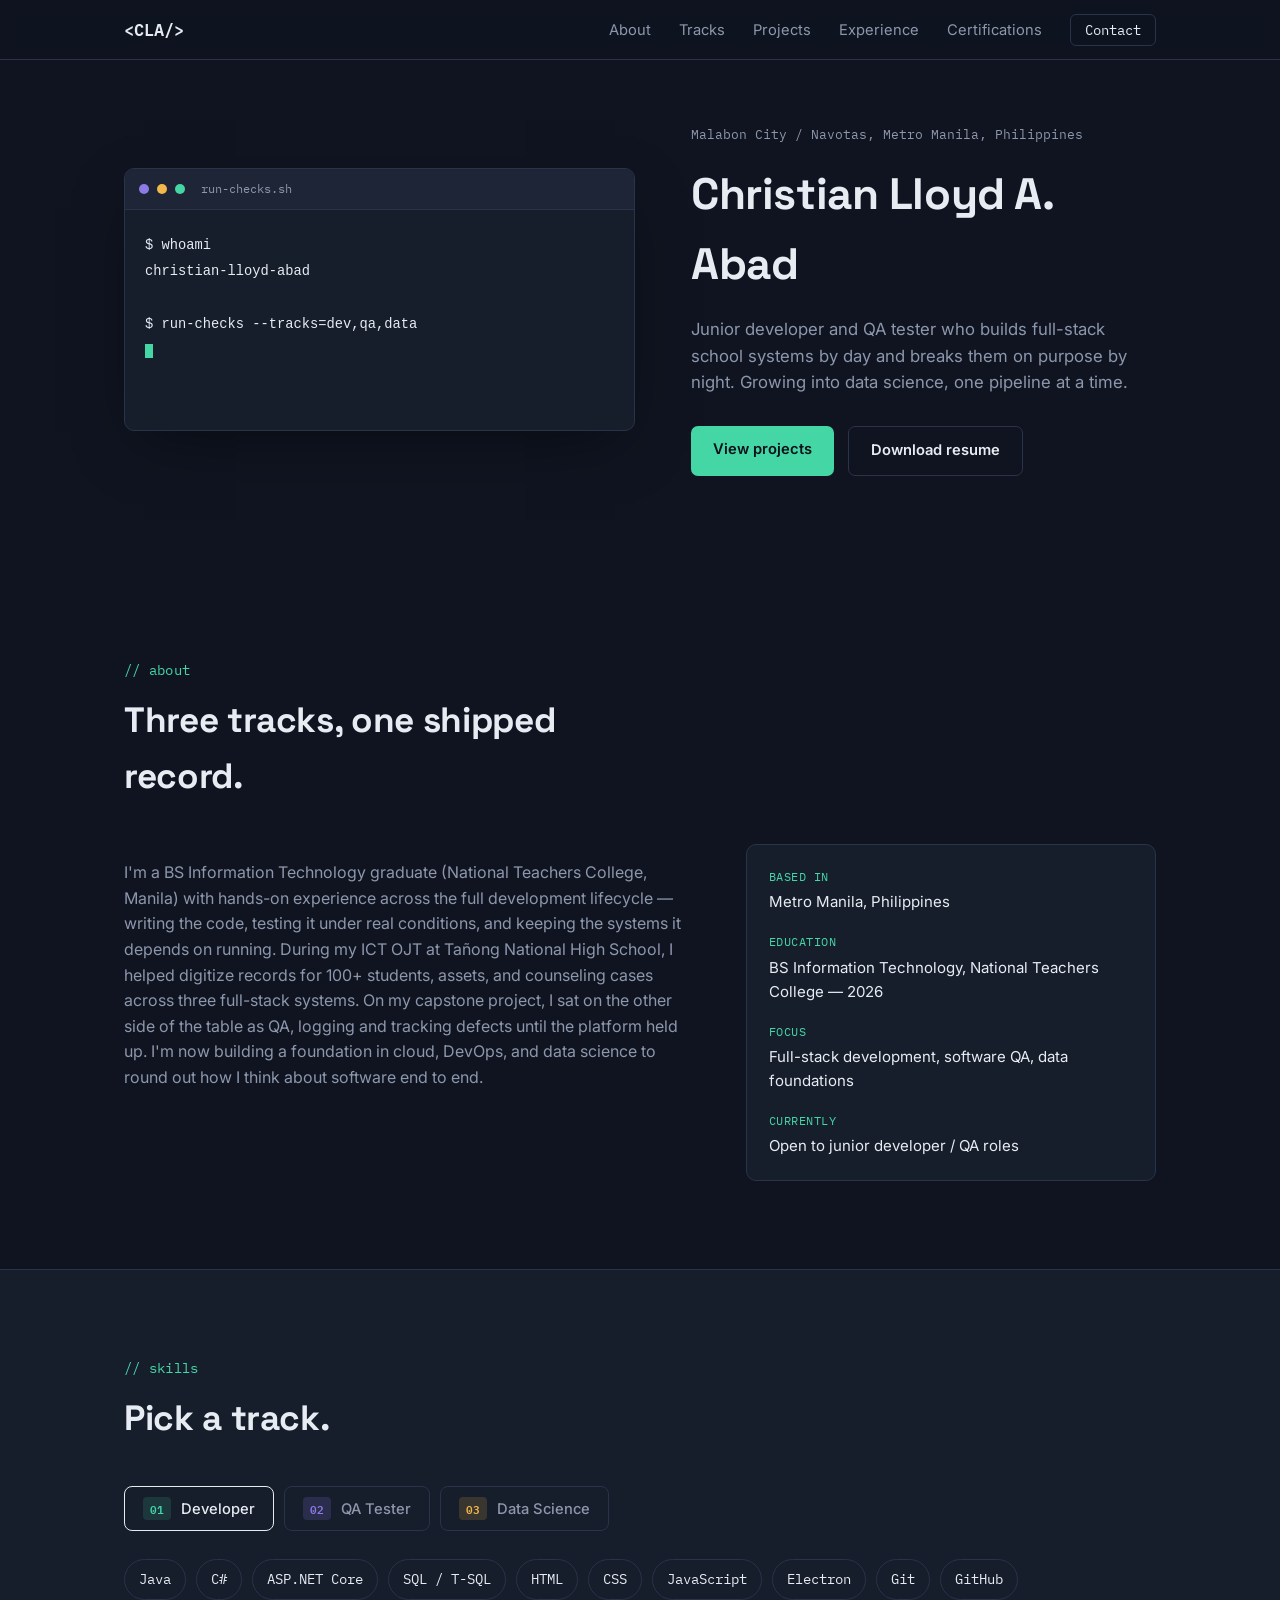
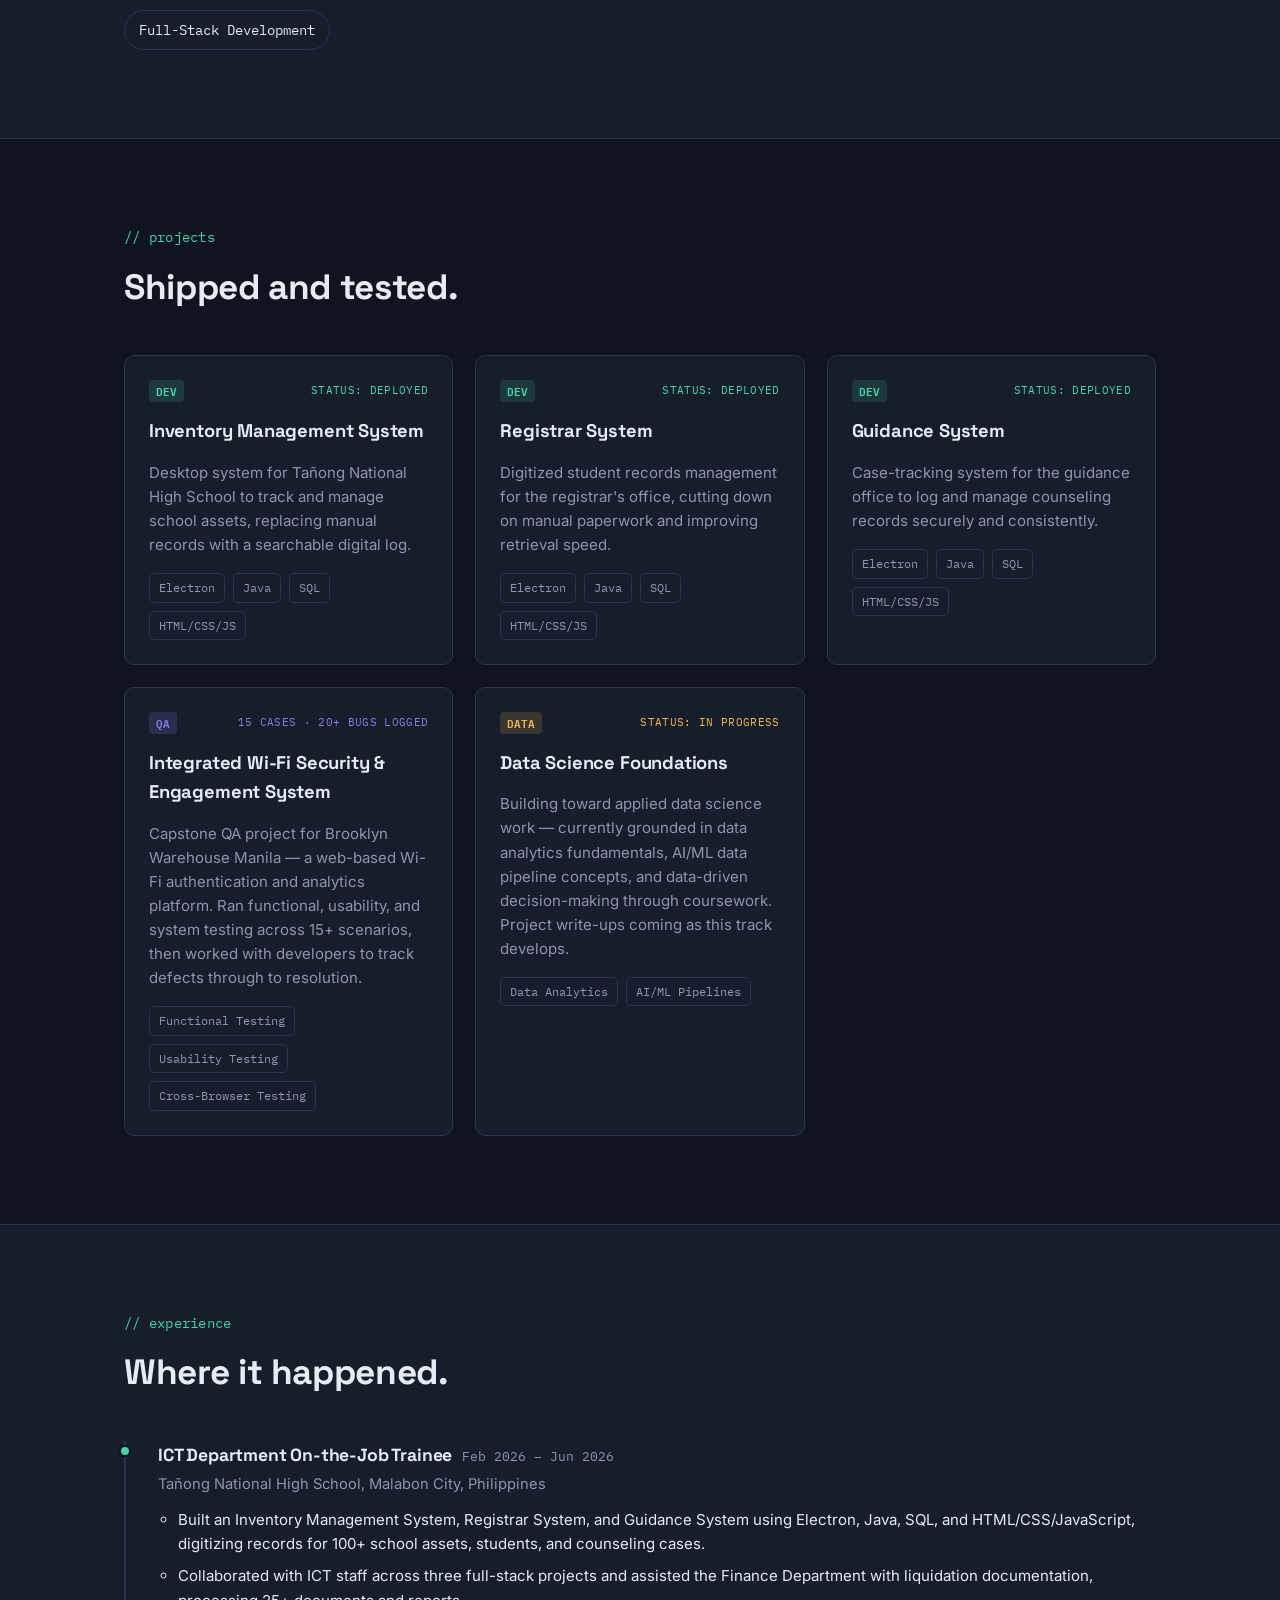
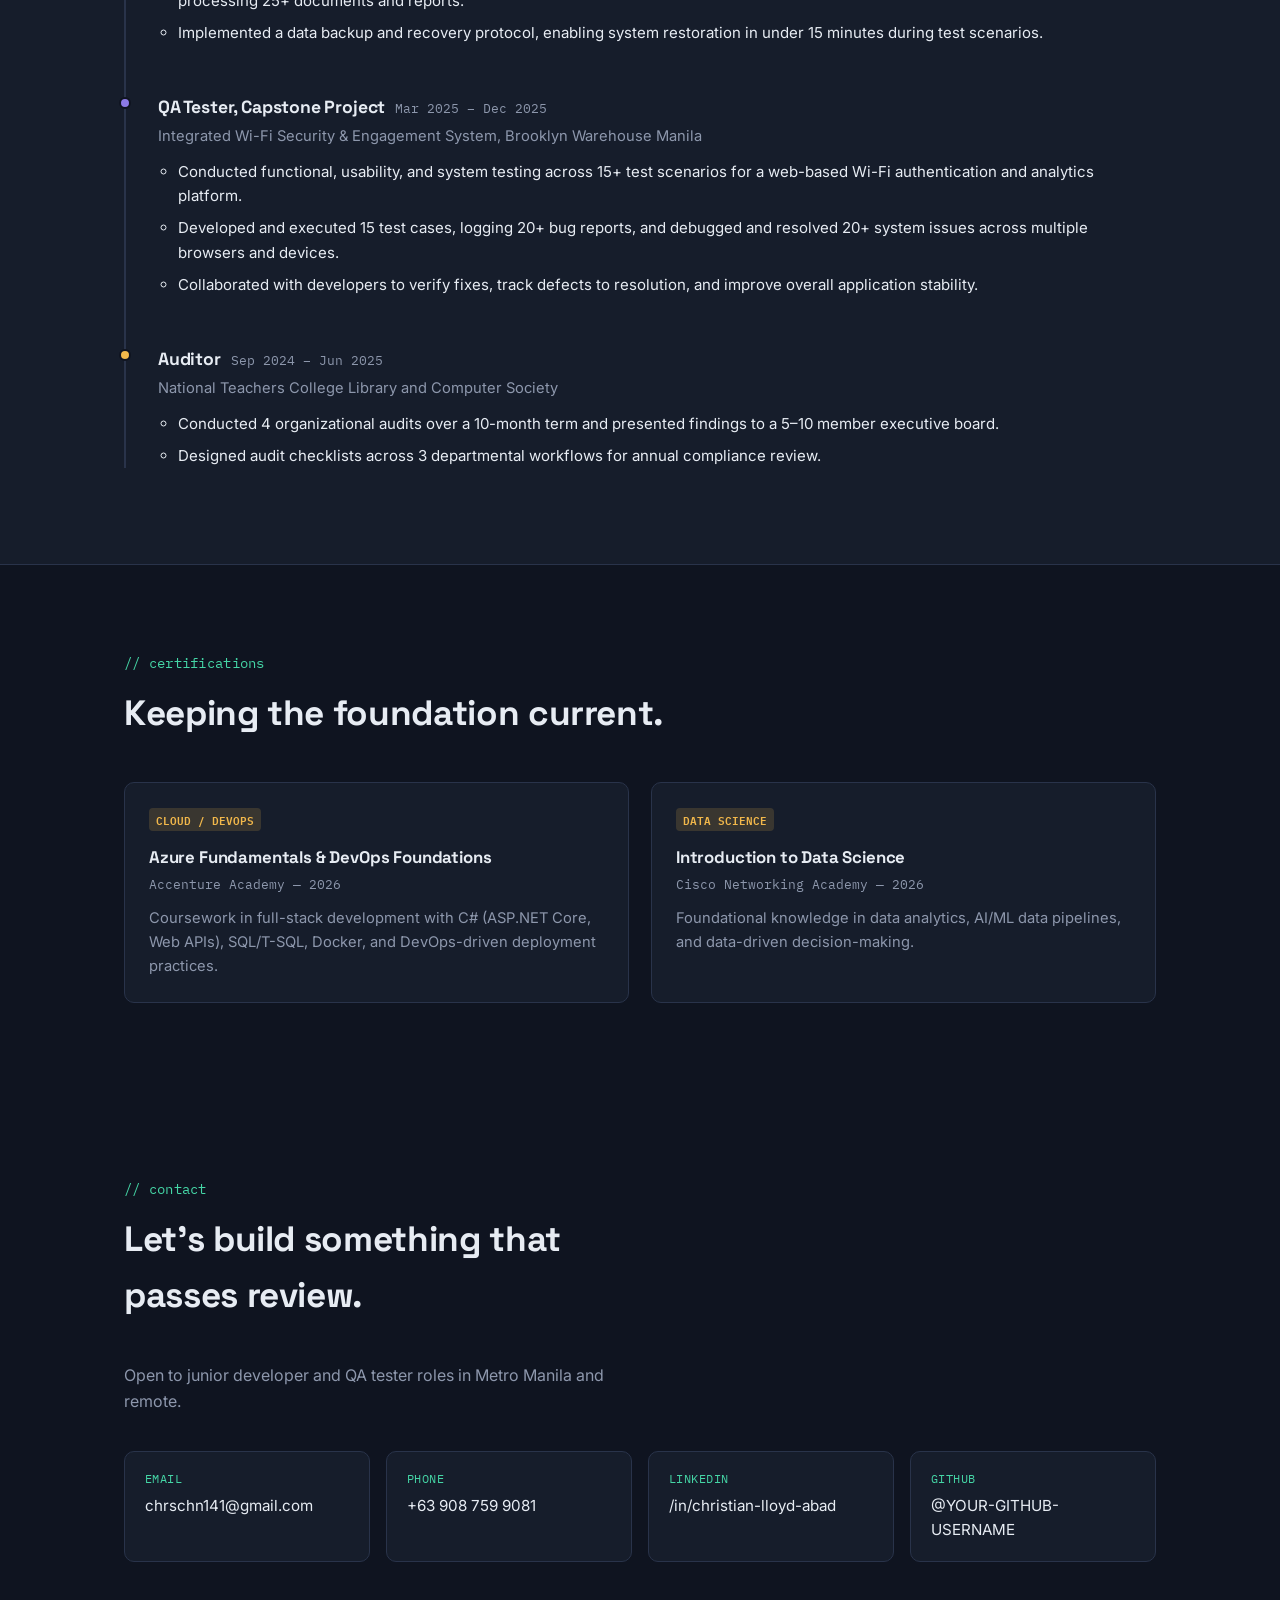
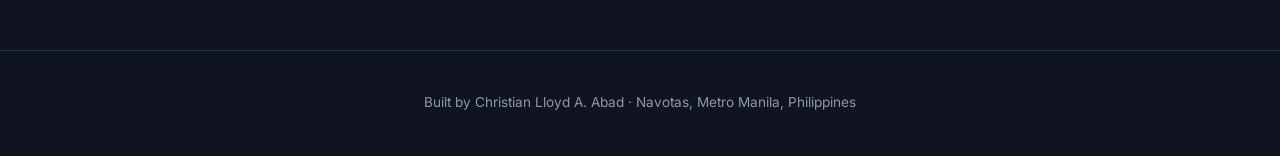
==== portfolio/index.html @ d7fbdc6c "Add files via upload" ====
<!DOCTYPE html>
<html lang="en">
<head>
<meta charset="UTF-8">
<meta name="viewport" content="width=device-width, initial-scale=1.0">
<title>Christian Lloyd Abad — Developer · QA Tester · Data Science</title>
<meta name="description" content="Portfolio of Christian Lloyd Abad — junior full-stack developer, QA tester, and data science learner based in Metro Manila, Philippines.">
<link rel="preconnect" href="https://fonts.googleapis.com">
<link rel="preconnect" href="https://fonts.gstatic.com" crossorigin>
<link href="https://fonts.googleapis.com/css2?family=Space+Grotesk:wght@500;600;700&family=Inter:wght@400;500;600&family=IBM+Plex+Mono:wght@400;500;600&display=swap" rel="stylesheet">
<link rel="stylesheet" href="style.css">
</head>
<body>

<a class="skip-link" href="#main">Skip to content</a>

<header class="site-header">
  <nav class="nav" aria-label="Primary">
    <a href="#top" class="logo">&lt;CLA/&gt;</a>
    <button class="nav-toggle" id="navToggle" aria-expanded="false" aria-controls="navList">
      <span></span><span></span><span></span>
      <span class="sr-only">Menu</span>
    </button>
    <ul class="nav-list" id="navList">
      <li><a href="#about">About</a></li>
      <li><a href="#tracks">Tracks</a></li>
      <li><a href="#projects">Projects</a></li>
      <li><a href="#experience">Experience</a></li>
      <li><a href="#certifications">Certifications</a></li>
      <li><a href="#contact" class="nav-cta">Contact</a></li>
    </ul>
  </nav>
</header>

<main id="main">

  <!-- HERO -->
  <section class="hero" id="top">
    <div class="hero-inner">
      <div class="terminal" role="img" aria-label="Terminal window running a check across three skill tracks: Developer, QA Tester, and Data Science, all passing.">
        <div class="terminal-bar">
          <span class="dot dot-a"></span><span class="dot dot-b"></span><span class="dot dot-c"></span>
          <span class="terminal-title">run-checks.sh</span>
        </div>
        <pre class="terminal-body"><code id="terminalOutput"></code><span class="caret" aria-hidden="true"></span></pre>
      </div>

      <div class="hero-text">
        <p class="eyebrow">Malabon City / Navotas, Metro Manila, Philippines</p>
        <h1>Christian Lloyd A. Abad</h1>
        <p class="hero-lede">
          Junior developer and QA tester who builds full-stack school systems by day and
          breaks them on purpose by night. Growing into data science, one pipeline at a time.
        </p>
        <div class="hero-actions">
          <a class="btn btn-primary" href="#projects">View projects</a>
          <a class="btn btn-ghost" href="assets/ABAD_Christian_Lloyd - RESUME.pdf" download>Download resume</a>
        </div>
      </div>
    </div>
  </section>

  <!-- ABOUT -->
  <section class="section" id="about">
    <div class="section-inner">
      <p class="section-kicker">// about</p>
      <h2>Three tracks, one shipped record.</h2>
      <div class="about-grid">
        <p class="about-copy">
          I'm a BS Information Technology graduate (National Teachers College, Manila) with hands-on
          experience across the full development lifecycle — writing the code, testing it under real
          conditions, and keeping the systems it depends on running. During my ICT OJT at Tañong National
          High School, I helped digitize records for 100+ students, assets, and counseling cases across
          three full-stack systems. On my capstone project, I sat on the other side of the table as QA,
          logging and tracking defects until the platform held up. I'm now building a foundation in cloud,
          DevOps, and data science to round out how I think about software end to end.
        </p>
        <dl class="about-facts">
          <div><dt>Based in</dt><dd>Metro Manila, Philippines</dd></div>
          <div><dt>Education</dt><dd>BS Information Technology, National Teachers College — 2026</dd></div>
          <div><dt>Focus</dt><dd>Full-stack development, software QA, data foundations</dd></div>
          <div><dt>Currently</dt><dd>Open to junior developer / QA roles</dd></div>
        </dl>
      </div>
    </div>
  </section>

  <!-- TRACKS -->
  <section class="section section-alt" id="tracks">
    <div class="section-inner">
      <p class="section-kicker">// skills</p>
      <h2>Pick a track.</h2>
      <div class="tabs" role="tablist" aria-label="Skill tracks">
        <button class="tab is-active" role="tab" aria-selected="true" aria-controls="panel-dev" id="tab-dev" data-track="dev">
          <span class="tab-tag tag-dev">01</span> Developer
        </button>
        <button class="tab" role="tab" aria-selected="false" aria-controls="panel-qa" id="tab-qa" data-track="qa">
          <span class="tab-tag tag-qa">02</span> QA Tester
        </button>
        <button class="tab" role="tab" aria-selected="false" aria-controls="panel-data" id="tab-data" data-track="data">
          <span class="tab-tag tag-data">03</span> Data Science
        </button>
      </div>

      <div class="panel is-active" id="panel-dev" role="tabpanel" aria-labelledby="tab-dev" data-track="dev">
        <div class="skill-tags">
          <span>Java</span><span>C#</span><span>ASP.NET Core</span><span>SQL / T-SQL</span>
          <span>HTML</span><span>CSS</span><span>JavaScript</span><span>Electron</span>
          <span>Git</span><span>GitHub</span><span>Full-Stack Development</span>
        </div>
      </div>
      <div class="panel" id="panel-qa" role="tabpanel" aria-labelledby="tab-qa" data-track="qa" hidden>
        <div class="skill-tags">
          <span>Test Planning</span><span>Test Case Design</span><span>Functional Testing</span>
          <span>Usability Testing</span><span>System Testing</span><span>Bug Tracking</span>
          <span>Defect Management</span><span>Cross-Browser Testing</span><span>System Troubleshooting</span>
        </div>
      </div>
      <div class="panel" id="panel-data" role="tabpanel" aria-labelledby="tab-data" data-track="data" hidden>
        <div class="skill-tags">
          <span>Microsoft Azure</span><span>Azure Fundamentals</span><span>Docker</span>
          <span>DevOps Foundations</span><span>Data Backup &amp; Recovery</span>
          <span>Data Analytics (foundations)</span><span>AI / ML Data Pipelines (foundations)</span>
        </div>
        <p class="panel-note">Currently deepening this track — see the Cisco Data Science certification below.</p>
      </div>
    </div>
  </section>

  <!-- PROJECTS -->
  <section class="section" id="projects">
    <div class="section-inner">
      <p class="section-kicker">// projects</p>
      <h2>Shipped and tested.</h2>
      <div class="project-grid">

        <article class="card project-card" data-track="dev">
          <div class="card-top">
            <span class="tab-tag tag-dev">DEV</span>
            <span class="status status-shipped">STATUS: DEPLOYED</span>
          </div>
          <h3>Inventory Management System</h3>
          <p>Desktop system for Tañong National High School to track and manage school assets, replacing manual records with a searchable digital log.</p>
          <ul class="tech-list">
            <li>Electron</li><li>Java</li><li>SQL</li><li>HTML/CSS/JS</li>
          </ul>
        </article>

        <article class="card project-card" data-track="dev">
          <div class="card-top">
            <span class="tab-tag tag-dev">DEV</span>
            <span class="status status-shipped">STATUS: DEPLOYED</span>
          </div>
          <h3>Registrar System</h3>
          <p>Digitized student records management for the registrar's office, cutting down on manual paperwork and improving retrieval speed.</p>
          <ul class="tech-list">
            <li>Electron</li><li>Java</li><li>SQL</li><li>HTML/CSS/JS</li>
          </ul>
        </article>

        <article class="card project-card" data-track="dev">
          <div class="card-top">
            <span class="tab-tag tag-dev">DEV</span>
            <span class="status status-shipped">STATUS: DEPLOYED</span>
          </div>
          <h3>Guidance System</h3>
          <p>Case-tracking system for the guidance office to log and manage counseling records securely and consistently.</p>
          <ul class="tech-list">
            <li>Electron</li><li>Java</li><li>SQL</li><li>HTML/CSS/JS</li>
          </ul>
        </article>

        <article class="card project-card" data-track="qa">
          <div class="card-top">
            <span class="tab-tag tag-qa">QA</span>
            <span class="status status-tested">15 CASES · 20+ BUGS LOGGED</span>
          </div>
          <h3>Integrated Wi-Fi Security &amp; Engagement System</h3>
          <p>Capstone QA project for Brooklyn Warehouse Manila — a web-based Wi-Fi authentication and analytics platform. Ran functional, usability, and system testing across 15+ scenarios, then worked with developers to track defects through to resolution.</p>
          <ul class="tech-list">
            <li>Functional Testing</li><li>Usability Testing</li><li>Cross-Browser Testing</li>
          </ul>
        </article>

        <article class="card project-card" data-track="data">
          <div class="card-top">
            <span class="tab-tag tag-data">DATA</span>
            <span class="status status-progress">STATUS: IN PROGRESS</span>
          </div>
          <h3>Data Science Foundations</h3>
          <p>Building toward applied data science work — currently grounded in data analytics fundamentals, AI/ML data pipeline concepts, and data-driven decision-making through coursework. Project write-ups coming as this track develops.</p>
          <ul class="tech-list">
            <li>Data Analytics</li><li>AI/ML Pipelines</li>
          </ul>
        </article>

      </div>
    </div>
  </section>

  <!-- EXPERIENCE -->
  <section class="section section-alt" id="experience">
    <div class="section-inner">
      <p class="section-kicker">// experience</p>
      <h2>Where it happened.</h2>
      <ol class="timeline">
        <li class="timeline-item">
          <div class="timeline-marker tag-dev"></div>
          <div class="timeline-content">
            <div class="timeline-head">
              <h3>ICT Department On-the-Job Trainee</h3>
              <span class="timeline-date">Feb 2026 – Jun 2026</span>
            </div>
            <p class="timeline-org">Tañong National High School, Malabon City, Philippines</p>
            <ul>
              <li>Built an Inventory Management System, Registrar System, and Guidance System using Electron, Java, SQL, and HTML/CSS/JavaScript, digitizing records for 100+ school assets, students, and counseling cases.</li>
              <li>Collaborated with ICT staff across three full-stack projects and assisted the Finance Department with liquidation documentation, processing 25+ documents and reports.</li>
              <li>Implemented a data backup and recovery protocol, enabling system restoration in under 15 minutes during test scenarios.</li>
            </ul>
          </div>
        </li>
        <li class="timeline-item">
          <div class="timeline-marker tag-qa"></div>
          <div class="timeline-content">
            <div class="timeline-head">
              <h3>QA Tester, Capstone Project</h3>
              <span class="timeline-date">Mar 2025 – Dec 2025</span>
            </div>
            <p class="timeline-org">Integrated Wi-Fi Security &amp; Engagement System, Brooklyn Warehouse Manila</p>
            <ul>
              <li>Conducted functional, usability, and system testing across 15+ test scenarios for a web-based Wi-Fi authentication and analytics platform.</li>
              <li>Developed and executed 15 test cases, logging 20+ bug reports, and debugged and resolved 20+ system issues across multiple browsers and devices.</li>
              <li>Collaborated with developers to verify fixes, track defects to resolution, and improve overall application stability.</li>
            </ul>
          </div>
        </li>
        <li class="timeline-item">
          <div class="timeline-marker tag-data"></div>
          <div class="timeline-content">
            <div class="timeline-head">
              <h3>Auditor</h3>
              <span class="timeline-date">Sep 2024 – Jun 2025</span>
            </div>
            <p class="timeline-org">National Teachers College Library and Computer Society</p>
            <ul>
              <li>Conducted 4 organizational audits over a 10-month term and presented findings to a 5–10 member executive board.</li>
              <li>Designed audit checklists across 3 departmental workflows for annual compliance review.</li>
            </ul>
          </div>
        </li>
      </ol>
    </div>
  </section>

  <!-- CERTIFICATIONS -->
  <section class="section" id="certifications">
    <div class="section-inner">
      <p class="section-kicker">// certifications</p>
      <h2>Keeping the foundation current.</h2>
      <div class="cert-grid">
        <div class="card cert-card">
          <span class="tab-tag tag-data">CLOUD / DEVOPS</span>
          <h3>Azure Fundamentals &amp; DevOps Foundations</h3>
          <p class="cert-issuer">Accenture Academy — 2026</p>
          <p>Coursework in full-stack development with C# (ASP.NET Core, Web APIs), SQL/T-SQL, Docker, and DevOps-driven deployment practices.</p>
        </div>
        <div class="card cert-card">
          <span class="tab-tag tag-data">DATA SCIENCE</span>
          <h3>Introduction to Data Science</h3>
          <p class="cert-issuer">Cisco Networking Academy — 2026</p>
          <p>Foundational knowledge in data analytics, AI/ML data pipelines, and data-driven decision-making.</p>
        </div>
      </div>
    </div>
  </section>

  <!-- CONTACT -->
  <section class="section section-contact" id="contact">
    <div class="section-inner">
      <p class="section-kicker">// contact</p>
      <h2>Let's build something that passes review.</h2>
      <p class="contact-lede">Open to junior developer and QA tester roles in Metro Manila and remote.</p>
      <div class="contact-grid">
        <a class="contact-link" href="mailto:chrschn141@gmail.com">
          <span class="contact-label">Email</span>
          <span class="contact-value">chrschn141@gmail.com</span>
        </a>
        <a class="contact-link" href="tel:+639087599081">
          <span class="contact-label">Phone</span>
          <span class="contact-value">+63 908 759 9081</span>
        </a>
        <a class="contact-link" href="https://linkedin.com/in/christian-lloyd-abad" target="_blank" rel="noopener">
          <span class="contact-label">LinkedIn</span>
          <span class="contact-value">/in/christian-lloyd-abad</span>
        </a>
        <a class="contact-link" href="https://github.com/YOUR-GITHUB-USERNAME" target="_blank" rel="noopener">
          <span class="contact-label">GitHub</span>
          <span class="contact-value">@YOUR-GITHUB-USERNAME</span>
        </a>
      </div>
    </div>
  </section>

</main>

<footer class="site-footer">
  <p>Built by Christian Lloyd A. Abad · Navotas, Metro Manila, Philippines</p>
</footer>

<script src="script.js"></script>
</body>
</html>
---- portfolio/style.css ----
/* ============ Tokens ============ */
:root {
  --bg: #0F1420;
  --surface: #161D2B;
  --surface-2: #1D2536;
  --border: #29334A;
  --text: #E7ECF3;
  --muted: #8D97AC;

  --pass: #45D6A6;   /* developer / success */
  --data: #F2B84B;   /* data science */
  --bug:  #8C7AE6;   /* qa / defects */

  --font-display: 'Space Grotesk', 'Segoe UI', sans-serif;
  --font-body: 'Inter', 'Segoe UI', sans-serif;
  --font-mono: 'IBM Plex Mono', 'Courier New', monospace;

  --radius: 10px;
  --max-width: 1080px;
}

* { box-sizing: border-box; }
html { scroll-behavior: smooth; }

@media (prefers-reduced-motion: reduce) {
  html { scroll-behavior: auto; }
  * { animation-duration: 0.01ms !important; animation-iteration-count: 1 !important; transition-duration: 0.01ms !important; }
}

body {
  margin: 0;
  background: var(--bg);
  color: var(--text);
  font-family: var(--font-body);
  line-height: 1.6;
  -webkit-font-smoothing: antialiased;
}

h1, h2, h3 { font-family: var(--font-display); margin: 0; letter-spacing: -0.01em; }

a { color: inherit; }

.sr-only {
  position: absolute; width: 1px; height: 1px; overflow: hidden;
  clip: rect(0 0 0 0); white-space: nowrap;
}

.skip-link {
  position: absolute; left: -999px; top: 0;
  background: var(--pass); color: #0F1420; padding: 10px 16px;
  border-radius: 0 0 8px 0; z-index: 100; font-family: var(--font-mono);
}
.skip-link:focus { left: 0; }

:focus-visible {
  outline: 2px solid var(--pass);
  outline-offset: 3px;
}

/* ============ Layout helpers ============ */
.section-inner, .hero-inner, .nav {
  max-width: var(--max-width);
  margin: 0 auto;
  padding-left: 24px;
  padding-right: 24px;
}

.section { padding: 88px 0; }
.section-alt { background: var(--surface); border-top: 1px solid var(--border); border-bottom: 1px solid var(--border); }

.section-kicker {
  font-family: var(--font-mono);
  color: var(--pass);
  font-size: 0.85rem;
  margin: 0 0 10px;
  letter-spacing: 0.02em;
}

.section h2 {
  font-size: clamp(1.6rem, 3vw, 2.2rem);
  margin-bottom: 40px;
  max-width: 24ch;
}

/* ============ Header / Nav ============ */
.site-header {
  position: sticky; top: 0; z-index: 50;
  background: rgba(15, 20, 32, 0.88);
  backdrop-filter: blur(8px);
  border-bottom: 1px solid var(--border);
}

.nav {
  display: flex; align-items: center; justify-content: space-between;
  padding-top: 16px; padding-bottom: 16px;
}

.logo {
  font-family: var(--font-mono);
  font-weight: 600;
  text-decoration: none;
  color: var(--text);
  font-size: 1.05rem;
}

.nav-list {
  list-style: none;
  display: flex;
  gap: 28px;
  margin: 0; padding: 0;
}

.nav-list a {
  text-decoration: none;
  color: var(--muted);
  font-size: 0.92rem;
  transition: color 0.15s ease;
}
.nav-list a:hover { color: var(--text); }

.nav-cta {
  border: 1px solid var(--border);
  padding: 6px 14px;
  border-radius: 6px;
  color: var(--text) !important;
  font-family: var(--font-mono);
  font-size: 0.85rem !important;
}

.nav-toggle {
  display: none;
  flex-direction: column;
  gap: 5px;
  background: none;
  border: none;
  cursor: pointer;
  padding: 8px;
}
.nav-toggle span {
  width: 22px; height: 2px; background: var(--text); display: block;
}

/* ============ Hero ============ */
.hero {
  padding: 64px 0 96px;
}

.hero-inner {
  display: grid;
  grid-template-columns: 1.1fr 1fr;
  gap: 56px;
  align-items: center;
}

.terminal {
  background: var(--surface);
  border: 1px solid var(--border);
  border-radius: var(--radius);
  overflow: hidden;
  box-shadow: 0 20px 60px -20px rgba(0,0,0,0.5);
}

.terminal-bar {
  display: flex; align-items: center; gap: 8px;
  padding: 10px 14px;
  background: var(--surface-2);
  border-bottom: 1px solid var(--border);
}

.dot { width: 10px; height: 10px; border-radius: 50%; display: inline-block; }
.dot-a { background: var(--bug); }
.dot-b { background: var(--data); }
.dot-c { background: var(--pass); }

.terminal-title {
  margin-left: 8px;
  font-family: var(--font-mono);
  font-size: 0.78rem;
  color: var(--muted);
}

.terminal-body {
  margin: 0;
  padding: 22px 20px 26px;
  font-family: var(--font-mono);
  font-size: 0.86rem;
  line-height: 1.75;
  color: var(--text);
  min-height: 220px;
  white-space: pre-wrap;
  word-break: break-word;
}

.caret {
  display: inline-block;
  width: 8px; height: 1em;
  background: var(--pass);
  vertical-align: text-bottom;
  animation: blink 1s steps(1) infinite;
}
@keyframes blink { 50% { opacity: 0; } }

.line-pass { color: var(--pass); }
.line-bug { color: var(--bug); }
.line-data { color: var(--data); }
.line-final { color: var(--text); font-weight: 600; }

.eyebrow {
  font-family: var(--font-mono);
  color: var(--muted);
  font-size: 0.82rem;
  margin: 0 0 14px;
}

.hero-text h1 {
  font-size: clamp(2rem, 4vw, 2.75rem);
  margin-bottom: 16px;
}

.hero-lede {
  color: var(--muted);
  font-size: 1.05rem;
  max-width: 46ch;
  margin: 0 0 30px;
}

.hero-actions { display: flex; gap: 14px; flex-wrap: wrap; }

.btn {
  display: inline-block;
  padding: 12px 22px;
  border-radius: 7px;
  text-decoration: none;
  font-size: 0.92rem;
  font-weight: 600;
  transition: transform 0.15s ease, background 0.15s ease, border-color 0.15s ease;
}
.btn-primary {
  background: var(--pass);
  color: #0B1118;
}
.btn-primary:hover { transform: translateY(-1px); }
.btn-ghost {
  border: 1px solid var(--border);
  color: var(--text);
}
.btn-ghost:hover { border-color: var(--pass); }

/* ============ About ============ */
.about-grid {
  display: grid;
  grid-template-columns: 1.4fr 1fr;
  gap: 48px;
  align-items: start;
}

.about-copy { color: var(--muted); font-size: 1rem; max-width: 62ch; }

.about-facts {
  display: grid;
  gap: 18px;
  margin: 0;
  padding: 22px;
  background: var(--surface);
  border: 1px solid var(--border);
  border-radius: var(--radius);
}
.about-facts dt {
  font-family: var(--font-mono);
  font-size: 0.75rem;
  color: var(--pass);
  text-transform: uppercase;
  letter-spacing: 0.04em;
  margin-bottom: 4px;
}
.about-facts dd { margin: 0; font-size: 0.94rem; }

/* ============ Tracks / Tabs ============ */
.tabs {
  display: flex;
  gap: 10px;
  margin-bottom: 28px;
  flex-wrap: wrap;
}

.tab {
  display: flex; align-items: center; gap: 10px;
  background: var(--surface);
  border: 1px solid var(--border);
  color: var(--muted);
  padding: 10px 18px;
  border-radius: 8px;
  cursor: pointer;
  font-family: var(--font-body);
  font-size: 0.92rem;
  font-weight: 500;
  transition: border-color 0.15s ease, color 0.15s ease;
}
.tab:hover { color: var(--text); }
.tab.is-active {
  color: var(--text);
  border-color: currentColor;
}

.tab-tag {
  font-family: var(--font-mono);
  font-size: 0.7rem;
  padding: 2px 7px;
  border-radius: 4px;
  font-weight: 600;
}
.tag-dev  { background: rgba(69, 214, 166, 0.15); color: var(--pass); }
.tag-qa   { background: rgba(140, 122, 230, 0.18); color: var(--bug); }
.tag-data { background: rgba(242, 184, 75, 0.16); color: var(--data); }

.panel { display: none; }
.panel.is-active { display: block; }

.skill-tags {
  display: flex; flex-wrap: wrap; gap: 10px;
}
.skill-tags span {
  background: var(--surface);
  border: 1px solid var(--border);
  padding: 8px 14px;
  border-radius: 999px;
  font-size: 0.88rem;
  font-family: var(--font-mono);
}

.panel-note {
  margin-top: 18px;
  color: var(--muted);
  font-size: 0.9rem;
}

/* ============ Cards / Projects ============ */
.project-grid {
  display: grid;
  grid-template-columns: repeat(auto-fit, minmax(280px, 1fr));
  gap: 22px;
}

.card {
  background: var(--surface);
  border: 1px solid var(--border);
  border-radius: var(--radius);
  padding: 24px;
}

.card-top {
  display: flex;
  align-items: center;
  justify-content: space-between;
  margin-bottom: 14px;
}

.status {
  font-family: var(--font-mono);
  font-size: 0.7rem;
  letter-spacing: 0.03em;
  color: var(--muted);
}
.status-shipped { color: var(--pass); }
.status-tested { color: var(--bug); }
.status-progress { color: var(--data); }

.project-card h3 { font-size: 1.15rem; margin-bottom: 10px; }
.project-card p { color: var(--muted); font-size: 0.94rem; margin-bottom: 16px; }

.tech-list {
  list-style: none;
  display: flex; flex-wrap: wrap; gap: 8px;
  margin: 0; padding: 0;
}
.tech-list li {
  font-family: var(--font-mono);
  font-size: 0.76rem;
  color: var(--muted);
  border: 1px solid var(--border);
  padding: 4px 9px;
  border-radius: 5px;
}

/* ============ Timeline ============ */
.timeline {
  list-style: none;
  margin: 0; padding: 0;
  border-left: 2px solid var(--border);
}

.timeline-item {
  position: relative;
  padding: 0 0 40px 32px;
}
.timeline-item:last-child { padding-bottom: 0; }

.timeline-marker {
  position: absolute;
  left: -7px; top: 4px;
  width: 12px; height: 12px;
  border-radius: 50%;
  background: var(--pass);
  border: 2px solid var(--bg);
}
.timeline-marker.tag-qa { background: var(--bug); }
.timeline-marker.tag-data { background: var(--data); }

.timeline-head {
  display: flex; flex-wrap: wrap; align-items: baseline; gap: 10px;
  margin-bottom: 4px;
}
.timeline-head h3 { font-size: 1.1rem; }
.timeline-date {
  font-family: var(--font-mono);
  color: var(--muted);
  font-size: 0.8rem;
}
.timeline-org { color: var(--muted); font-size: 0.92rem; margin: 0 0 12px; }
.timeline-content ul { margin: 0; padding-left: 20px; color: var(--text); }
.timeline-content li { margin-bottom: 8px; font-size: 0.94rem; }

/* ============ Certifications ============ */
.cert-grid {
  display: grid;
  grid-template-columns: repeat(auto-fit, minmax(280px, 1fr));
  gap: 22px;
}
.cert-card h3 { font-size: 1.05rem; margin: 12px 0 4px; }
.cert-issuer { font-family: var(--font-mono); font-size: 0.8rem; color: var(--muted); margin: 0 0 12px; }
.cert-card p:last-child { color: var(--muted); font-size: 0.92rem; margin: 0; }

/* ============ Contact ============ */
.section-contact { text-align: left; }
.contact-lede { color: var(--muted); margin-bottom: 36px; max-width: 50ch; }

.contact-grid {
  display: grid;
  grid-template-columns: repeat(auto-fit, minmax(220px, 1fr));
  gap: 16px;
}

.contact-link {
  display: flex; flex-direction: column; gap: 6px;
  background: var(--surface);
  border: 1px solid var(--border);
  border-radius: var(--radius);
  padding: 18px 20px;
  text-decoration: none;
  transition: border-color 0.15s ease, transform 0.15s ease;
}
.contact-link:hover { border-color: var(--pass); transform: translateY(-2px); }
.contact-label {
  font-family: var(--font-mono);
  font-size: 0.72rem;
  color: var(--pass);
  text-transform: uppercase;
  letter-spacing: 0.04em;
}
.contact-value { font-size: 0.95rem; }

/* ============ Footer ============ */
.site-footer {
  border-top: 1px solid var(--border);
  padding: 28px 24px;
  text-align: center;
  color: var(--muted);
  font-size: 0.85rem;
}

/* ============ Responsive ============ */
@media (max-width: 860px) {
  .hero-inner { grid-template-columns: 1fr; }
  .about-grid { grid-template-columns: 1fr; }
}

@media (max-width: 700px) {
  .nav-toggle { display: flex; }
  .nav-list {
    position: absolute;
    top: 100%; left: 0; right: 0;
    background: var(--bg);
    border-bottom: 1px solid var(--border);
    flex-direction: column;
    gap: 0;
    display: none;
  }
  .nav-list.is-open { display: flex; }
  .nav-list li { border-top: 1px solid var(--border); }
  .nav-list a { display: block; padding: 16px 24px; }
  .nav-cta { border: none; }
  .section { padding: 64px 0; }
}
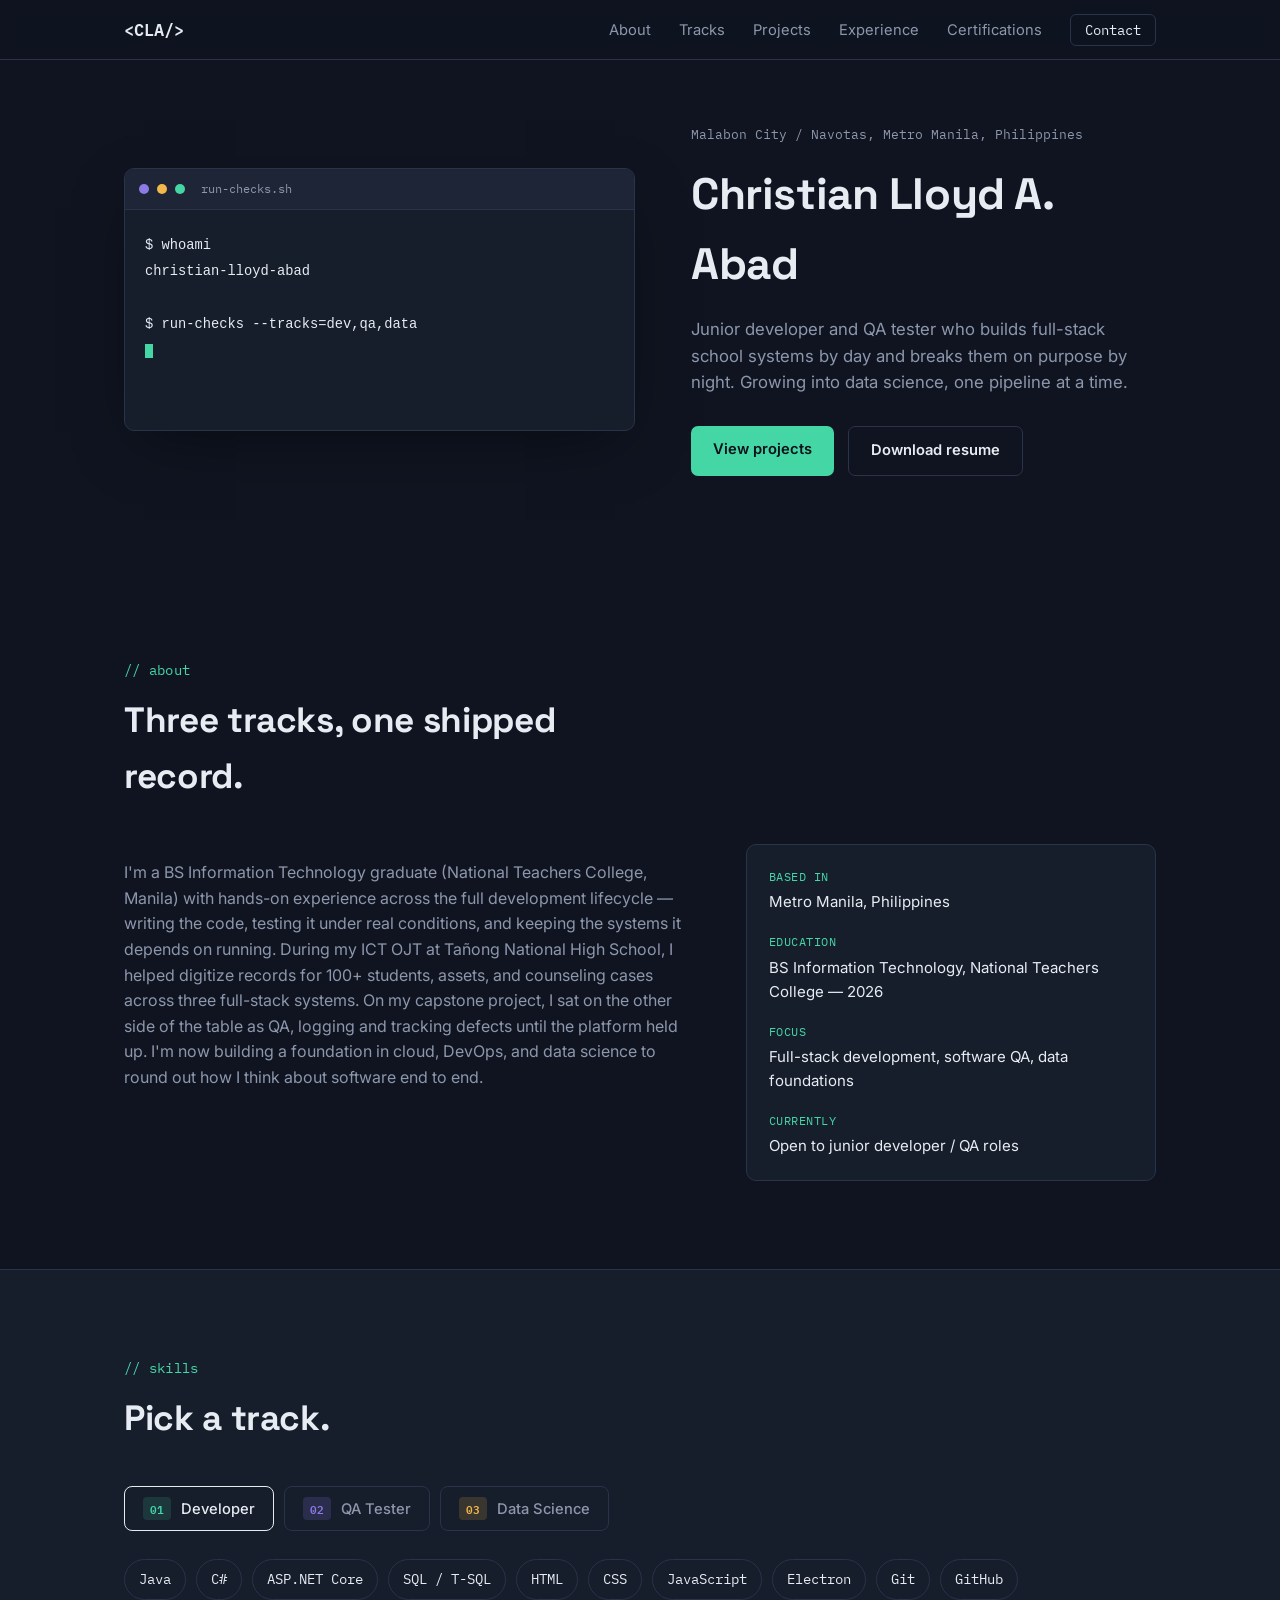
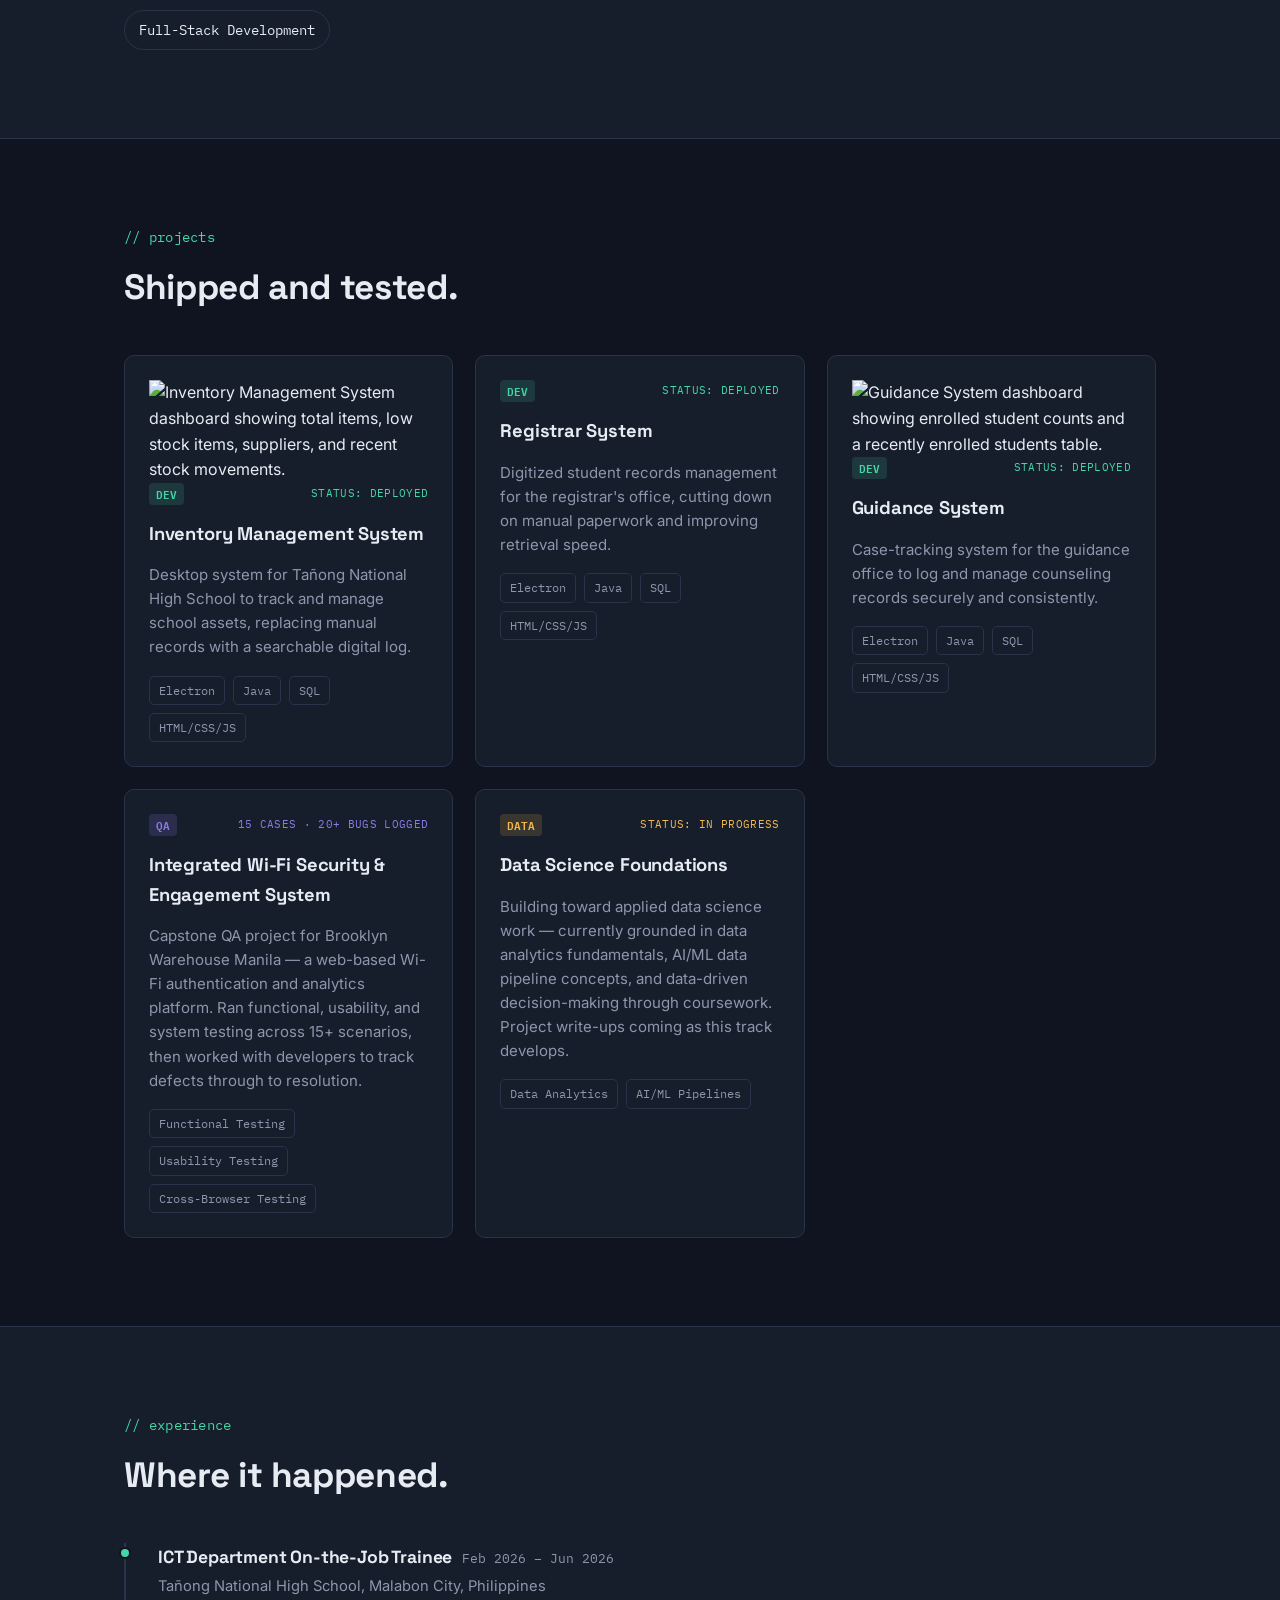
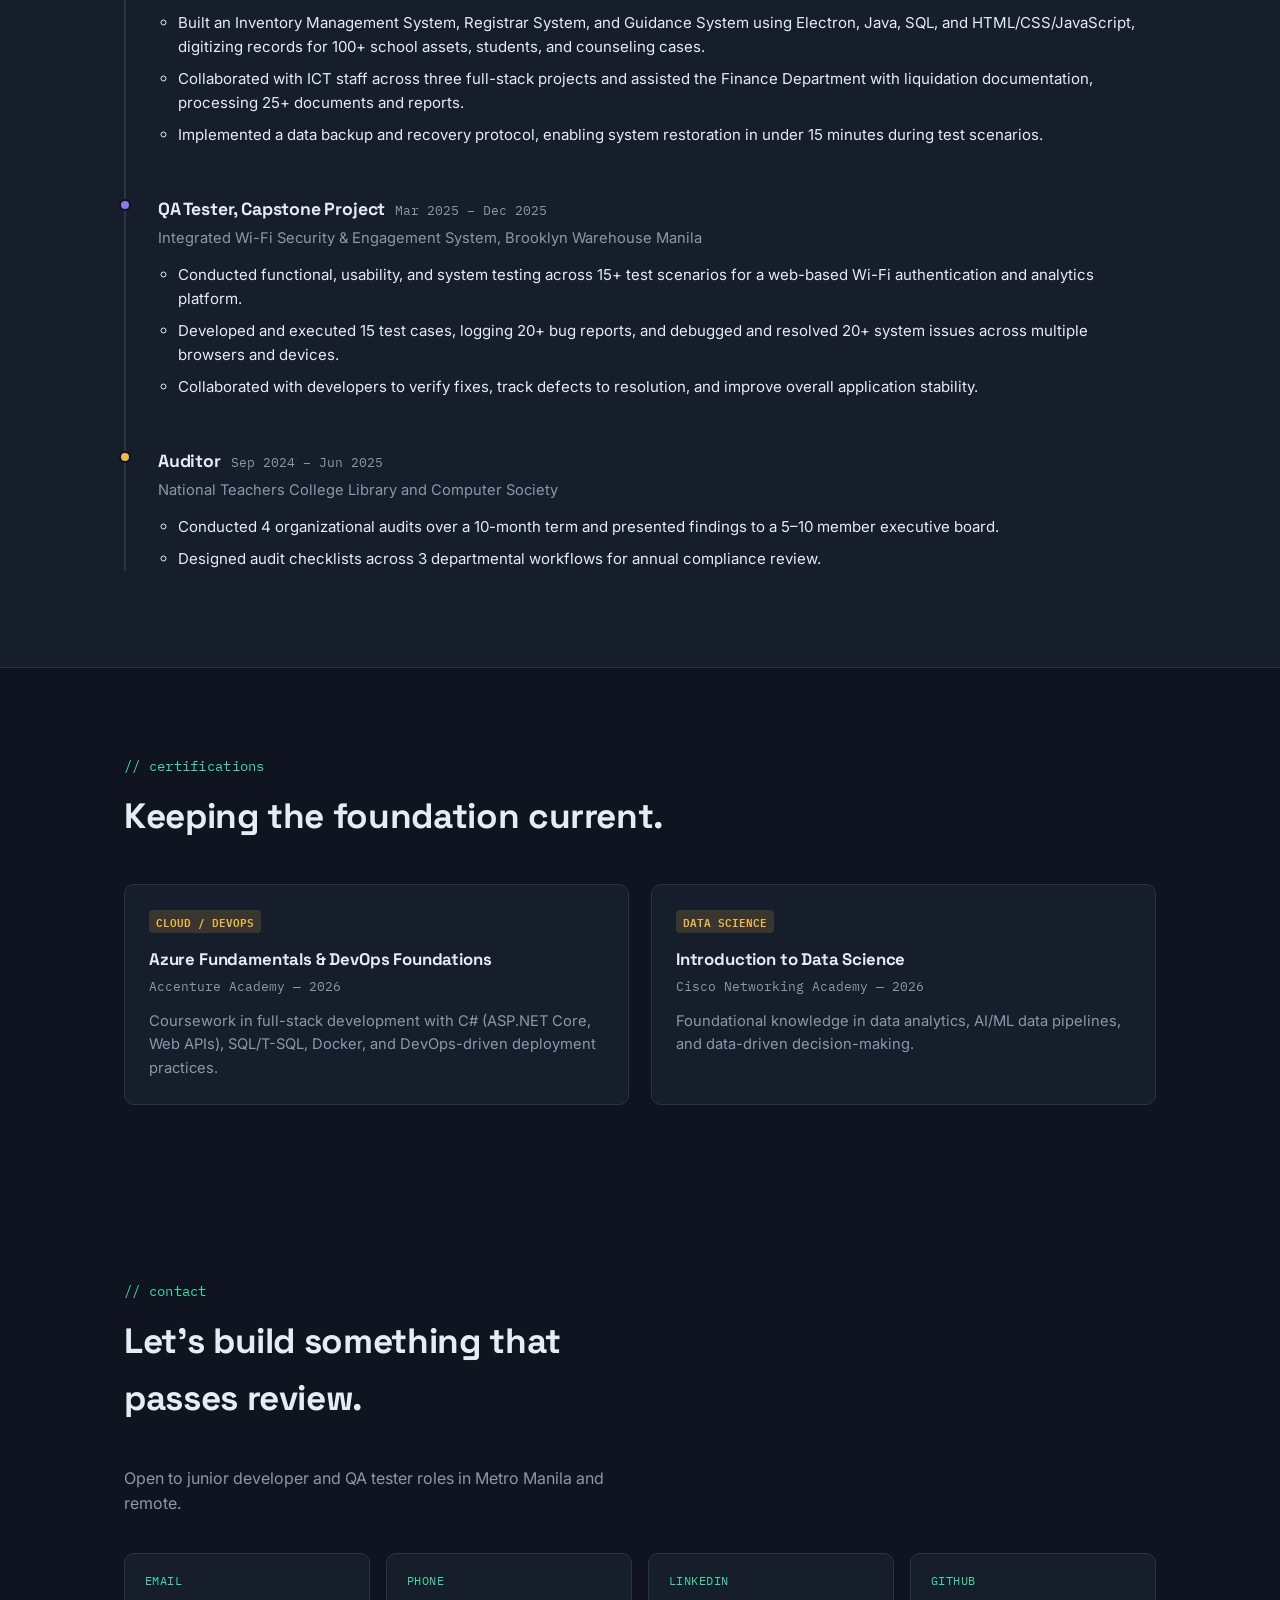
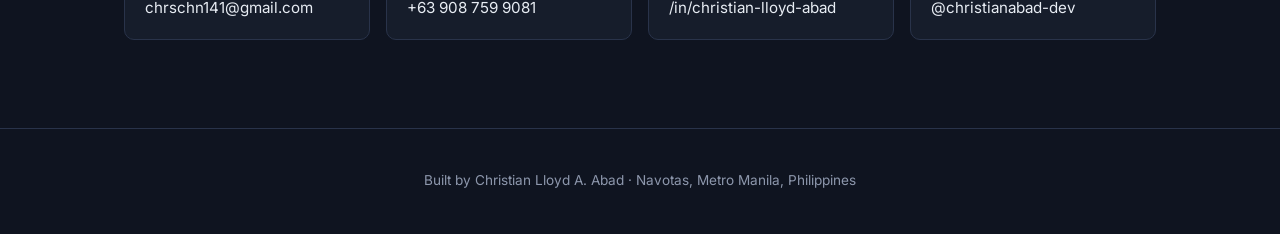
==== commit 7b136b51: "Add files via upload" ====
--- a/portfolio/index.html
+++ b/portfolio/index.html
@@ -54,7 +54,7 @@
         </p>
         <div class="hero-actions">
           <a class="btn btn-primary" href="#projects">View projects</a>
-          <a class="btn btn-ghost" href="assets/ABAD_Christian_Lloyd - RESUME.pdf" download>Download resume</a>
+          <a class="btn btn-ghost" href="assets/ABAD_Christian_Lloyd_-_RESUME.pdf" download>Download resume</a>
         </div>
       </div>
     </div>
@@ -135,6 +135,7 @@
       <div class="project-grid">
 
         <article class="card project-card" data-track="dev">
+          <img class="project-screenshot" src="assets/inventory-system.png" alt="Inventory Management System dashboard showing total items, low stock items, suppliers, and recent stock movements." loading="lazy">
           <div class="card-top">
             <span class="tab-tag tag-dev">DEV</span>
             <span class="status status-shipped">STATUS: DEPLOYED</span>
@@ -159,6 +160,7 @@
         </article>
 
         <article class="card project-card" data-track="dev">
+          <img class="project-screenshot" src="assets/guidance-system.png" alt="Guidance System dashboard showing enrolled student counts and a recently enrolled students table." loading="lazy">
           <div class="card-top">
             <span class="tab-tag tag-dev">DEV</span>
             <span class="status status-shipped">STATUS: DEPLOYED</span>
@@ -293,9 +295,9 @@
           <span class="contact-label">LinkedIn</span>
           <span class="contact-value">/in/christian-lloyd-abad</span>
         </a>
-        <a class="contact-link" href="https://github.com/YOUR-GITHUB-USERNAME" target="_blank" rel="noopener">
+        <a class="contact-link" href="https://github.com/christianabad-dev" target="_blank" rel="noopener">
           <span class="contact-label">GitHub</span>
-          <span class="contact-value">@YOUR-GITHUB-USERNAME</span>
+          <span class="contact-value">@christianabad-dev</span>
         </a>
       </div>
     </div>
